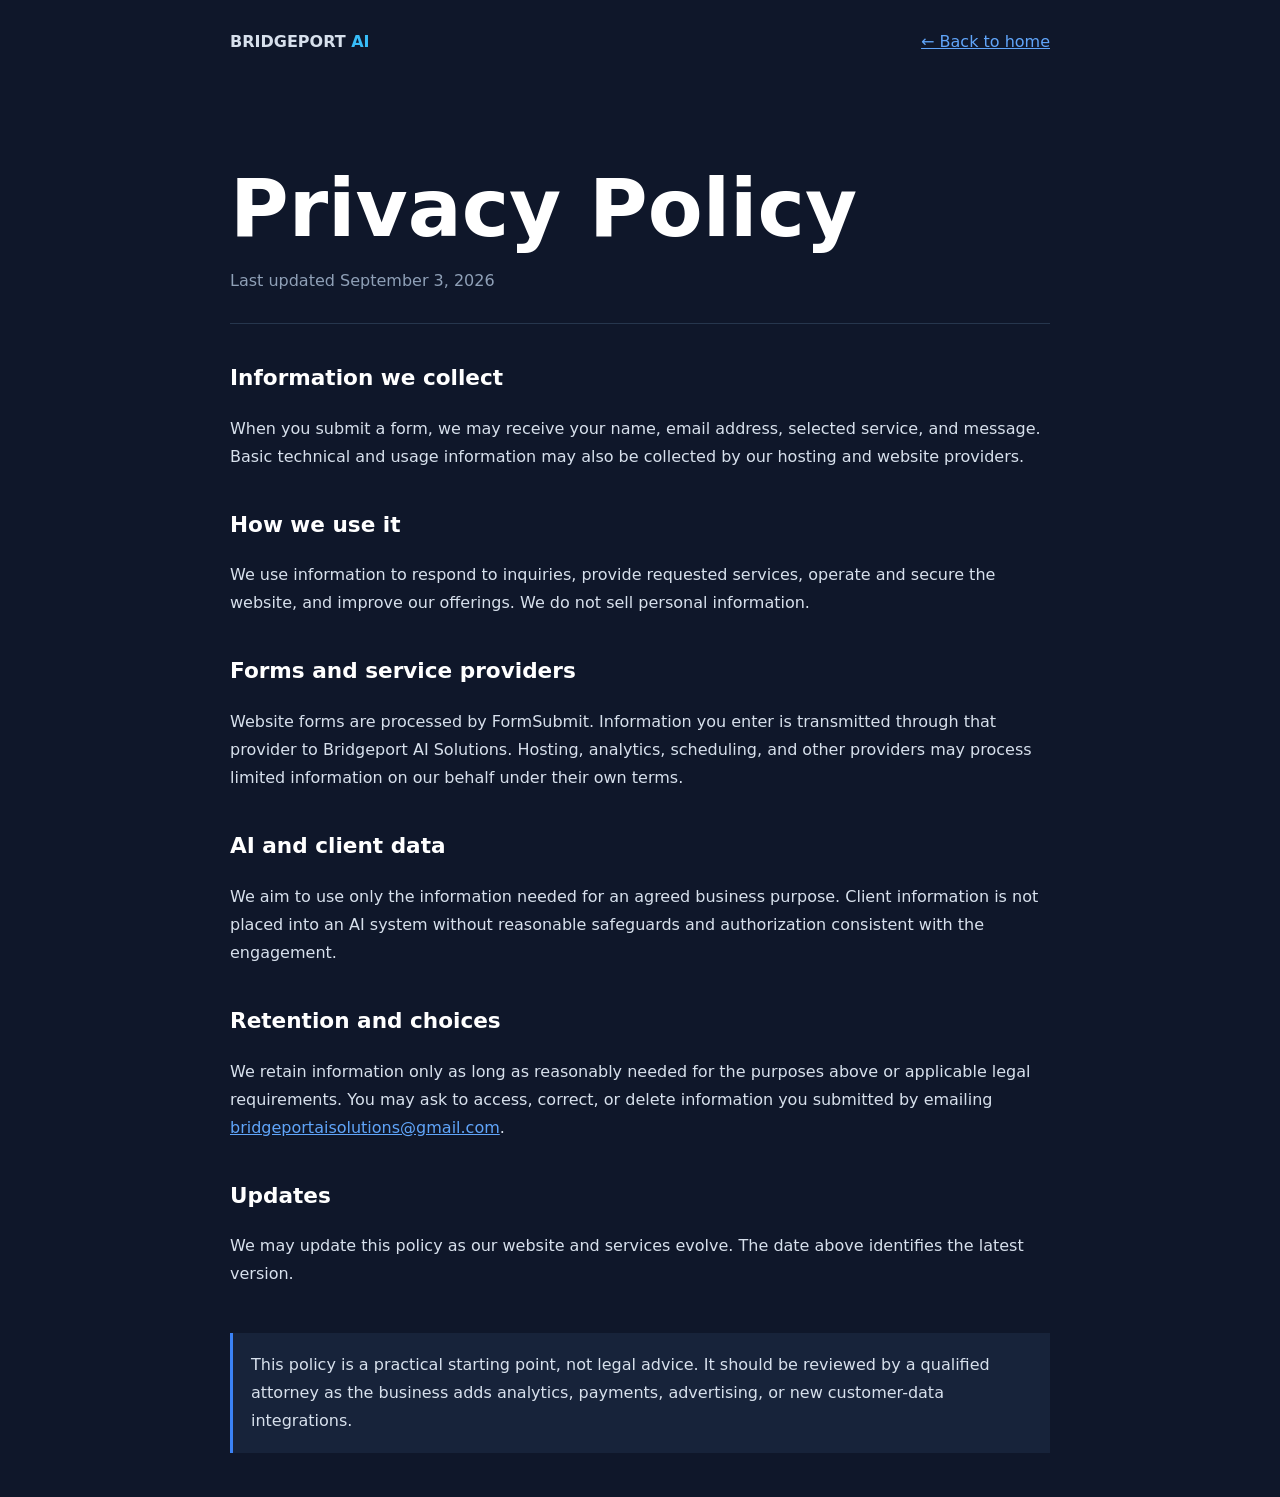
==== privacy.html @ 969d2ae9 "Optimize production site trust SEO and legal pages" ====
<!doctype html><html lang="en"><head><meta charset="utf-8"><meta name="viewport" content="width=device-width,initial-scale=1"><title>Privacy Policy | Bridgeport AI Solutions</title><meta name="description" content="How Bridgeport AI Solutions handles personal information."><link rel="canonical" href="https://bridgeportaisolutions.com/privacy"><style>body{margin:0;background:#0f172a;color:#d7e0ec;font:16px/1.75 system-ui,sans-serif}nav,main{max-width:820px;margin:auto;padding:28px}nav{display:flex;justify-content:space-between}a{color:#60a5fa}h1,h2{color:#fff}h1{font-size:clamp(2.7rem,8vw,5rem);line-height:1.05;margin:55px 0 10px}h2{font-size:1.35rem;margin-top:35px}.muted{color:#8fa0b7;border-bottom:1px solid #26364d;padding-bottom:28px}.note{margin-top:45px;padding:18px;border-left:3px solid #3b82f6;background:#17233a}</style></head><body><nav><strong>BRIDGEPORT <span style="color:#38bdf8">AI</span></strong><a href="/">← Back to home</a></nav><main><h1>Privacy Policy</h1><p class="muted">Last updated September 3, 2026</p><h2>Information we collect</h2><p>When you submit a form, we may receive your name, email address, selected service, and message. Basic technical and usage information may also be collected by our hosting and website providers.</p><h2>How we use it</h2><p>We use information to respond to inquiries, provide requested services, operate and secure the website, and improve our offerings. We do not sell personal information.</p><h2>Forms and service providers</h2><p>Website forms are processed by FormSubmit. Information you enter is transmitted through that provider to Bridgeport AI Solutions. Hosting, analytics, scheduling, and other providers may process limited information on our behalf under their own terms.</p><h2>AI and client data</h2><p>We aim to use only the information needed for an agreed business purpose. Client information is not placed into an AI system without reasonable safeguards and authorization consistent with the engagement.</p><h2>Retention and choices</h2><p>We retain information only as long as reasonably needed for the purposes above or applicable legal requirements. You may ask to access, correct, or delete information you submitted by emailing <a href="mailto:bridgeportaisolutions@gmail.com">bridgeportaisolutions@gmail.com</a>.</p><h2>Updates</h2><p>We may update this policy as our website and services evolve. The date above identifies the latest version.</p><p class="note">This policy is a practical starting point, not legal advice. It should be reviewed by a qualified attorney as the business adds analytics, payments, advertising, or new customer-data integrations.</p></main></body></html>
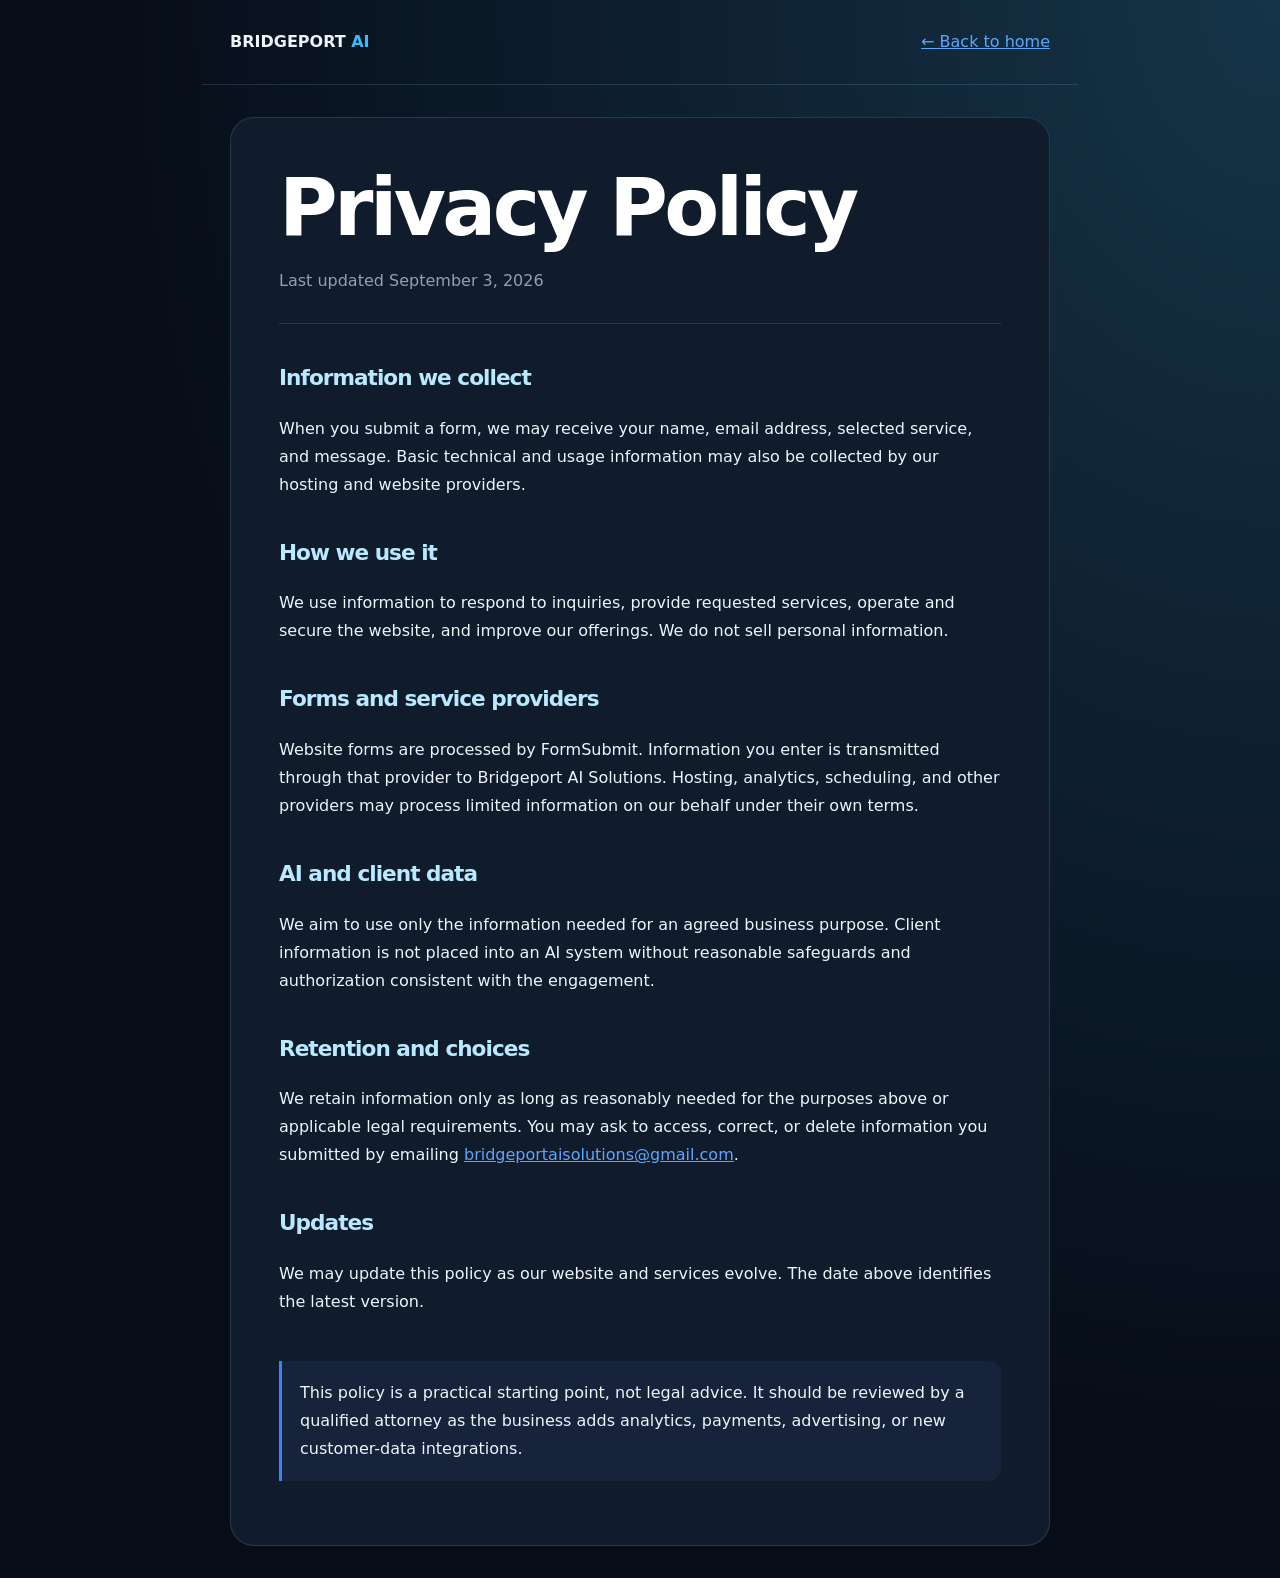
==== commit 87bff4b1: "Unify site visual design and responsive layouts" ====
--- a/privacy.html
+++ b/privacy.html
@@ -1 +1 @@
-<!doctype html><html lang="en"><head><meta charset="utf-8"><meta name="viewport" content="width=device-width,initial-scale=1"><title>Privacy Policy | Bridgeport AI Solutions</title><meta name="description" content="How Bridgeport AI Solutions handles personal information."><link rel="canonical" href="https://bridgeportaisolutions.com/privacy"><style>body{margin:0;background:#0f172a;color:#d7e0ec;font:16px/1.75 system-ui,sans-serif}nav,main{max-width:820px;margin:auto;padding:28px}nav{display:flex;justify-content:space-between}a{color:#60a5fa}h1,h2{color:#fff}h1{font-size:clamp(2.7rem,8vw,5rem);line-height:1.05;margin:55px 0 10px}h2{font-size:1.35rem;margin-top:35px}.muted{color:#8fa0b7;border-bottom:1px solid #26364d;padding-bottom:28px}.note{margin-top:45px;padding:18px;border-left:3px solid #3b82f6;background:#17233a}</style></head><body><nav><strong>BRIDGEPORT <span style="color:#38bdf8">AI</span></strong><a href="/">← Back to home</a></nav><main><h1>Privacy Policy</h1><p class="muted">Last updated September 3, 2026</p><h2>Information we collect</h2><p>When you submit a form, we may receive your name, email address, selected service, and message. Basic technical and usage information may also be collected by our hosting and website providers.</p><h2>How we use it</h2><p>We use information to respond to inquiries, provide requested services, operate and secure the website, and improve our offerings. We do not sell personal information.</p><h2>Forms and service providers</h2><p>Website forms are processed by FormSubmit. Information you enter is transmitted through that provider to Bridgeport AI Solutions. Hosting, analytics, scheduling, and other providers may process limited information on our behalf under their own terms.</p><h2>AI and client data</h2><p>We aim to use only the information needed for an agreed business purpose. Client information is not placed into an AI system without reasonable safeguards and authorization consistent with the engagement.</p><h2>Retention and choices</h2><p>We retain information only as long as reasonably needed for the purposes above or applicable legal requirements. You may ask to access, correct, or delete information you submitted by emailing <a href="mailto:bridgeportaisolutions@gmail.com">bridgeportaisolutions@gmail.com</a>.</p><h2>Updates</h2><p>We may update this policy as our website and services evolve. The date above identifies the latest version.</p><p class="note">This policy is a practical starting point, not legal advice. It should be reviewed by a qualified attorney as the business adds analytics, payments, advertising, or new customer-data integrations.</p></main></body></html>
+<!doctype html><html lang="en"><head><meta charset="utf-8"><meta name="viewport" content="width=device-width,initial-scale=1"><title>Privacy Policy | Bridgeport AI Solutions</title><meta name="description" content="How Bridgeport AI Solutions handles personal information."><link rel="canonical" href="https://bridgeportaisolutions.com/privacy"><style>body{margin:0;background:#0f172a;color:#d7e0ec;font:16px/1.75 system-ui,sans-serif}nav,main{max-width:820px;margin:auto;padding:28px}nav{display:flex;justify-content:space-between}a{color:#60a5fa}h1,h2{color:#fff}h1{font-size:clamp(2.7rem,8vw,5rem);line-height:1.05;margin:55px 0 10px}h2{font-size:1.35rem;margin-top:35px}.muted{color:#8fa0b7;border-bottom:1px solid #26364d;padding-bottom:28px}.note{margin-top:45px;padding:18px;border-left:3px solid #3b82f6;background:#17233a}</style><link rel="stylesheet" href="assets/visual-refresh.css"></head><body><nav><strong>BRIDGEPORT <span style="color:#38bdf8">AI</span></strong><a href="/">← Back to home</a></nav><main><h1>Privacy Policy</h1><p class="muted">Last updated September 3, 2026</p><h2>Information we collect</h2><p>When you submit a form, we may receive your name, email address, selected service, and message. Basic technical and usage information may also be collected by our hosting and website providers.</p><h2>How we use it</h2><p>We use information to respond to inquiries, provide requested services, operate and secure the website, and improve our offerings. We do not sell personal information.</p><h2>Forms and service providers</h2><p>Website forms are processed by FormSubmit. Information you enter is transmitted through that provider to Bridgeport AI Solutions. Hosting, analytics, scheduling, and other providers may process limited information on our behalf under their own terms.</p><h2>AI and client data</h2><p>We aim to use only the information needed for an agreed business purpose. Client information is not placed into an AI system without reasonable safeguards and authorization consistent with the engagement.</p><h2>Retention and choices</h2><p>We retain information only as long as reasonably needed for the purposes above or applicable legal requirements. You may ask to access, correct, or delete information you submitted by emailing <a href="mailto:bridgeportaisolutions@gmail.com">bridgeportaisolutions@gmail.com</a>.</p><h2>Updates</h2><p>We may update this policy as our website and services evolve. The date above identifies the latest version.</p><p class="note">This policy is a practical starting point, not legal advice. It should be reviewed by a qualified attorney as the business adds analytics, payments, advertising, or new customer-data integrations.</p></main></body></html>
--- a/assets/visual-refresh.css
+++ b/assets/visual-refresh.css
@@ -0,0 +1,22 @@
+/* Shared September visual direction: ink, ice, and emerald. */
+:root{--ink:#070d18;--surface:#101b2b;--line:rgba(166,205,232,.16);--ice:#b9e9ff;--mint:#6ee7b7}
+body{background-color:var(--ink)!important;color:#edf4fa}::selection{background:#6ee7b7;color:#07111f}
+h1,h2,h3{letter-spacing:-.045em}h1{line-height:1.06!important}p{line-height:1.75}
+.glass-nav{background:rgba(7,13,24,.94);box-shadow:0 8px 35px #0003}.top-banner{background:#0b1926}.brand-lockup{border:0;background:none;box-shadow:none}.brand-lockup::before{display:none}.nav-links{border:none;background:none}.nav-link{font-size:.875rem}.nav-link[aria-current=page]{background:#b9e9ff15;color:var(--ice);box-shadow:inset 0 -2px var(--mint)}
+.menu-trigger{display:none}@media(max-width:1023px){.menu-trigger{display:grid}}
+.bridge-cta{border-radius:12px;box-shadow:inset 0 1px #ffffff35,0 5px 0 #020817,0 12px 28px #0003;background:linear-gradient(130deg,#2874dc,#237ea4);font-size:.9375rem;line-height:1.35;min-height:52px}
+.bridge-cta--studio{background:linear-gradient(130deg,#087c66,#167e89)}.bridge-cta--purple{background:linear-gradient(130deg,#6845be,#8156be)}.bridge-cta--dark{background:#172437;border-color:#607a92}.bridge-cta .cta-icon{flex-shrink:0;border-radius:8px}.bridge-cta:hover{transform:translateY(-2px);box-shadow:inset 0 1px #ffffff45,0 7px 0 #020817,0 18px 32px #0004}
+:is(button,a,input,select,textarea):focus-visible{outline:3px solid #6ee7b7;outline-offset:5px}.site-depth{background:radial-gradient(ellipse at 100% 0,#164e631f,transparent 50%),radial-gradient(ellipse at 0 70%,#14532d17,transparent 50%)}.depth-orb{opacity:.16}.depth-grid{opacity:.45}
+#main-content{min-height:0}.page-section>section{padding-block:clamp(3rem,6vw,5.5rem)}#hero-section{min-height:680px;padding-block:4rem;background:#070d18}.hero-layout{gap:2.5rem;grid-template-columns:1.15fr .85fr}.hero-copy h1{font-size:clamp(2.8rem,5.3vw,4.7rem);max-width:780px}.hero-copy p{font-size:1.125rem;color:#b9c9d8;max-width:590px}.hero-actions{flex-wrap:wrap;gap:.875rem}.hero-actions .bridge-cta{font-size:.9375rem}.hero-copy .mt-8{font-size:.8rem}.hero-copy>div:first-child{gap:.5rem;margin-bottom:1.75rem}.hero-copy>div:first-child>div{border-radius:6px;letter-spacing:.08em;font-size:.7rem}.ai-stage{height:440px;border:1px solid var(--line);border-radius:32px;background:radial-gradient(ellipse at center,#1b426945,transparent 65%),linear-gradient(145deg,#14223570,#060e19b0);box-shadow:inset 0 1px #ffffff12,0 30px 70px #0004}.ai-orb{width:165px;height:165px}.data-node{width:220px;border-radius:12px;padding:15px;background:#0d1b2df2}.node-one{left:-18px;top:15%}.node-two{right:-18px;bottom:14%}.stage-status{font-size:.7rem}.data-node small{font-size:.7rem}.stage-grid{opacity:.65}.ai-orb:after{inset:-50px}
+#home .py-24{padding-block:4rem}#home .mb-16{margin-bottom:2.25rem}#home section.bg-dark{background:#0b1422}#home section .text-xs{font-size:.8125rem}.animate-marquee{animation-duration:60s}.animate-marquee span{font-size:1rem;opacity:.85}.animate-marquee i{font-size:1.2rem}#home section.py-10{padding-block:1.5rem}
+.bento-card,.home-service-card,.agency-card,.learning-card,.pricing-card{border:1px solid var(--line);border-radius:20px;background:linear-gradient(150deg,#152335e6,#0b1423f5);box-shadow:inset 0 1px #ffffff0a,0 14px 32px #0002;transition:transform .25s,border-color .25s,box-shadow .25s}.bento-card:hover,.home-service-card:hover,.agency-card:hover,.learning-card:hover,.pricing-card:hover{transform:translateY(-4px);border-color:#7dd3fc66;box-shadow:0 20px 38px #0003}.home-service-card{min-height:320px}.home-service-card:nth-child(2){background:linear-gradient(150deg,#143b35a6,#0b1423f5)}.service-index{font-size:5rem!important;line-height:1;color:#b9e9ff0c!important}.service-icon,.plan-icon,.workshop-icon{border-radius:14px!important;box-shadow:inset 0 1px #ffffff20,0 8px 20px #0003}.service-list,.learning-list,.plan-list{font-size:.9375rem;line-height:1.65}.agency-card p,.pricing-card p,.mission-value p{font-size:1rem}.service-kicker,.learning-tag,.plan-label{font-size:.75rem}.agency-card{min-height:350px}.agency-shell,.pricing-shell,.mission-shell{background:transparent}.agency-intro,.studio-intro,.section-intro{gap:3rem;align-items:center}.agency-intro h1,.studio-intro h1,.section-intro h1{font-size:clamp(2.65rem,5vw,4.1rem)}.agency-console{border-radius:24px;transform:perspective(1100px) rotateY(-3deg);background:linear-gradient(145deg,#17304a,#0b1422)}.flow-row{border-radius:10px;background:#ffffff05}.flow-row span{font-size:.8125rem}.console-top{font-size:.75rem;gap:1rem}.console-status{white-space:nowrap}.agency-bottom,.workshop-strip,.mission-promise{border-radius:18px;background:linear-gradient(100deg,#12344180,#0c1828);padding:1.75rem;gap:1.5rem}
+.studio-shell{background:radial-gradient(ellipse at 100% 0,#10b98113,transparent 60%)}.studio-proof,.price-guide{border-radius:14px}.studio-proof strong{font-size:1rem}.studio-proof span,.price-guide span{font-size:.8125rem}.learning-card{padding:1.75rem}.learning-number{font-size:5.5rem}.learning-meta{position:relative;margin-bottom:1.5rem}.learning-tag{max-width:60%}.learning-price{white-space:nowrap}.pricing-card{min-height:480px}.pricing-card.featured{background:linear-gradient(155deg,#17415a,#112637 50%,#0b1727);border:1px solid #76cee599;box-shadow:0 20px 70px #0ea5e917}.plan-price{font-size:clamp(2rem,3.7vw,3rem);letter-spacing:-.055em}.plan-price small{display:block;margin-top:.6rem;font-size:.875rem;letter-spacing:0}.price-note{font-size:.875rem}
+.mission-statement,.mission-panel{border-radius:22px}.mission-statement{background:linear-gradient(135deg,#173143,#0b1725);border-color:#7dd3fc30}.mission-value{background:#0e1b2b;padding:1.75rem}.mission-value strong{margin-bottom:.6rem}.mission-value i{color:var(--mint)}
+.contact-shell,.lead-shell{border-radius:26px;border-color:#a6cde82b;background:#101c2c;box-shadow:0 25px 65px #0003}.contact-aside{background:linear-gradient(145deg,#173c4c,#101e31)}.contact-point{font-size:.9375rem}.contact-form,.lead-copy{padding:2rem}.field-control{border-radius:10px;border-color:#66849a55;background:#081321;color:#eff8ff;font-size:1rem;min-height:50px}.field label,.lead-form-grid label{font-size:.8125rem;letter-spacing:.05em}.contact-form>p{font-size:.8125rem}.lead-preview{background:linear-gradient(145deg,#1c4052,#0b192b);padding:2rem}.lead-preview img{transform:perspective(900px) rotateY(5deg) rotateZ(-3deg);border:1px solid #ffffff35}.lead-benefits{font-size:.9375rem}.faq-item{border-radius:14px}.faq-item button{font-size:1rem;padding:1.3rem}.accordion-content p{font-size:1rem}footer{background:#060c16!important;padding-block:3rem!important}footer .text-xs{font-size:.8125rem}
+.animate-text{animation:none;background:linear-gradient(110deg,#effaff,#89d5ed 65%,#6ee7b7)}.text-gradient-hero{background:linear-gradient(110deg,#ffffff,#a7ddf2);-webkit-background-clip:text;background-clip:text;color:transparent}
+@media(min-width:1100px){#services .lg\:grid-cols-4{grid-template-columns:repeat(2,minmax(0,1fr))}.agency-card{min-height:270px;padding:2rem}.agency-card .service-icon{float:right;margin-left:1rem}.agency-card p{max-width:80%}.service-list{grid-template-columns:repeat(3,minmax(0,1fr));gap:1rem}.agency-card h2{font-size:1.8rem}}
+@media(max-width:1023px){.hero-layout{grid-template-columns:1fr;padding-top:0}.hero-copy{text-align:left}.hero-copy .hero-actions{justify-content:flex-start}.hero-copy h1{max-width:740px}.ai-stage{max-width:650px;width:100%;margin:1rem auto 0}.agency-console{transform:none}.nav-container{gap:1rem}}
+@media(max-width:600px){#hero-section{min-height:0;padding-block:2.5rem}.hero-copy h1{font-size:2.7rem}.hero-copy p{font-size:1rem}.hero-actions .bridge-cta{width:100%}.ai-stage{height:330px}.ai-orb{width:120px;height:120px}.data-node{width:185px}.node-one{left:6px;top:8%}.node-two{right:6px;bottom:8%}.stage-status{right:8px;top:40%;font-size:.6rem}.agency-card{min-height:0}.agency-intro,.studio-intro,.section-intro{gap:1.5rem}.contact-form,.contact-aside,.lead-copy{padding:1.4rem}.top-banner{font-size:.7rem}.brand-lockup img{max-width:170px;height:auto}.mission-statement{padding:1.5rem}.agency-bottom .whitespace-nowrap,.workshop-strip .whitespace-nowrap,.mission-promise .whitespace-nowrap{white-space:normal}.console-top{flex-wrap:wrap}}
+@media(prefers-reduced-motion:reduce){*,*::before,*::after{animation:none!important;transition:none!important;scroll-behavior:auto!important}.bento-card:hover,.agency-card:hover,.learning-card:hover,.pricing-card:hover{transform:none}}
+/* Companion document pages inherit the same visual identity. */
+body:has(>nav>strong){background:radial-gradient(ellipse at top right,#153448,#070d18 65%)!important}body:has(>nav>strong)>nav{align-items:center;border-bottom:1px solid var(--line)}body:has(>nav>strong)>main{background:#101c2c;border:1px solid var(--line);border-radius:24px;margin:2rem auto;padding:clamp(1.5rem,5vw,3rem);max-width:820px;box-sizing:border-box}body:has(>nav>strong) h1{margin-top:0}body:has(>nav>strong) .note{border-radius:0 12px 12px 0}body:has(>nav>strong) h2{color:#b9e9ff}
